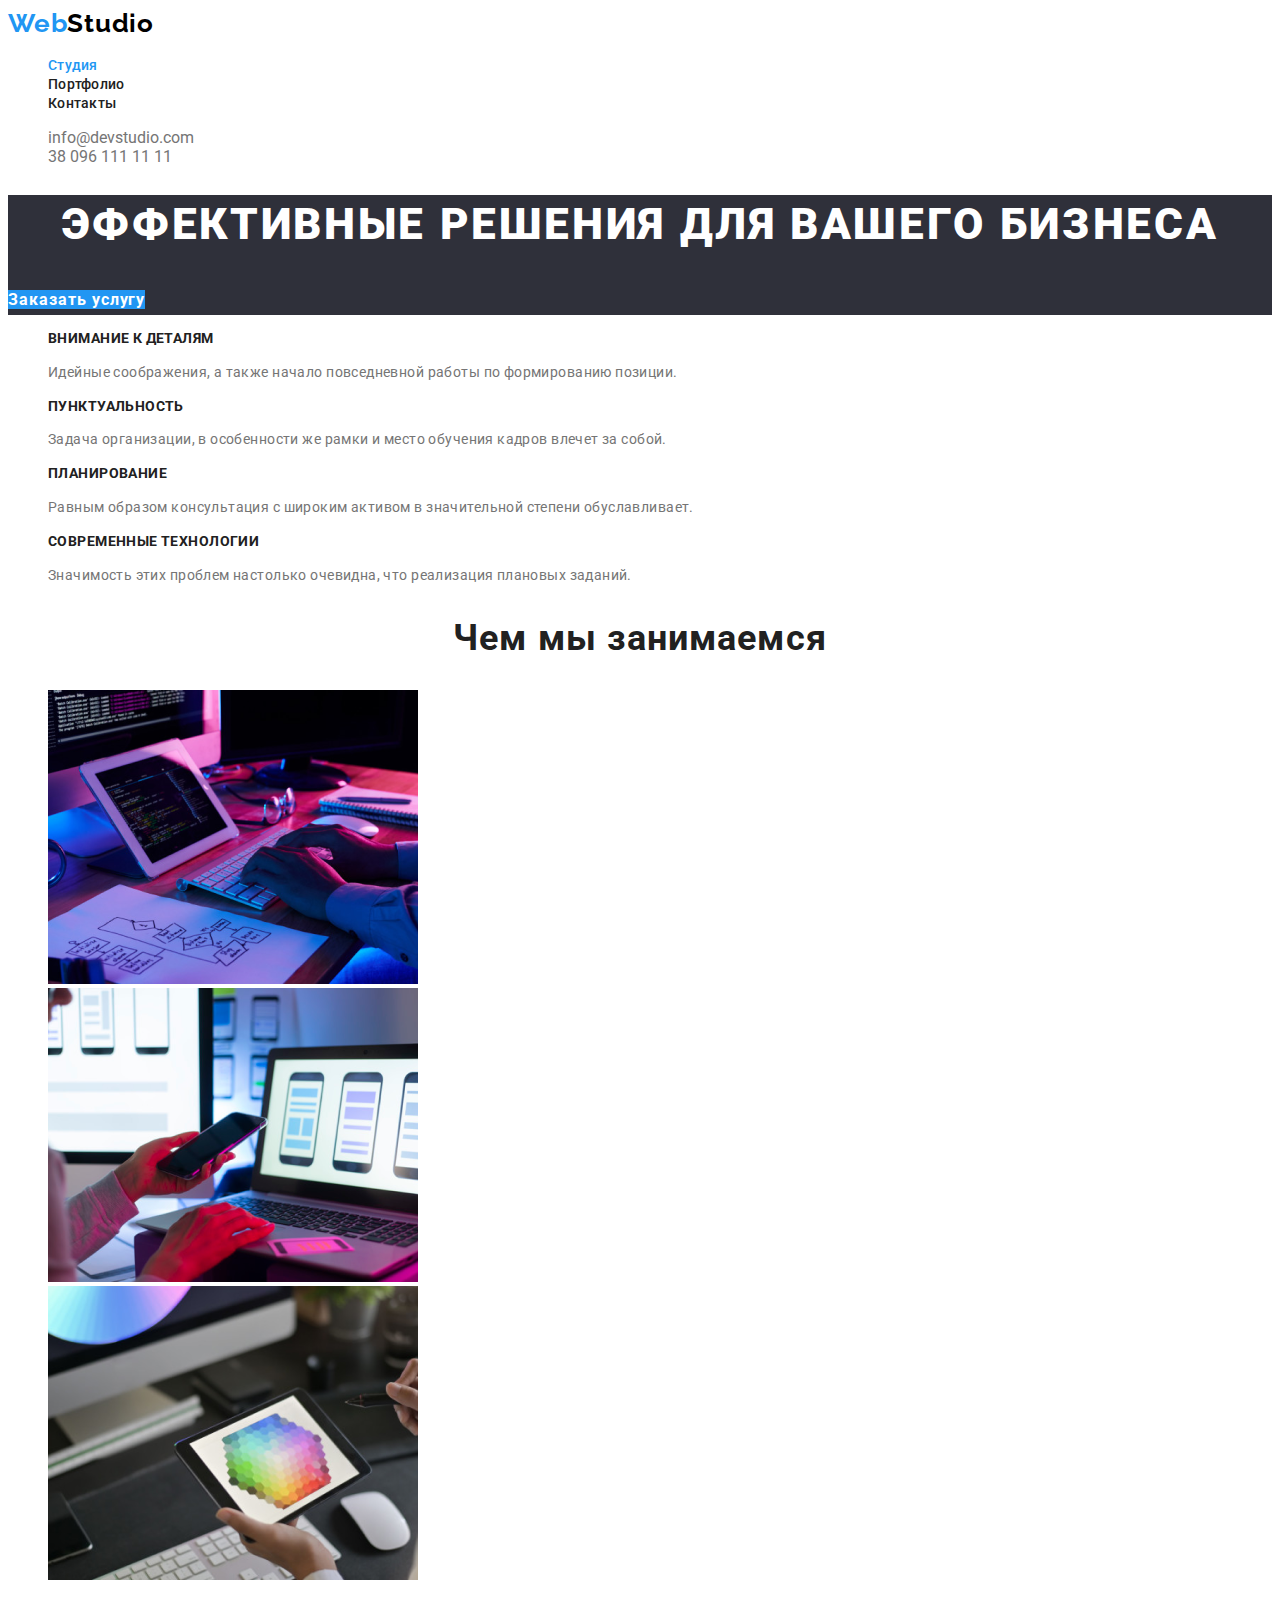
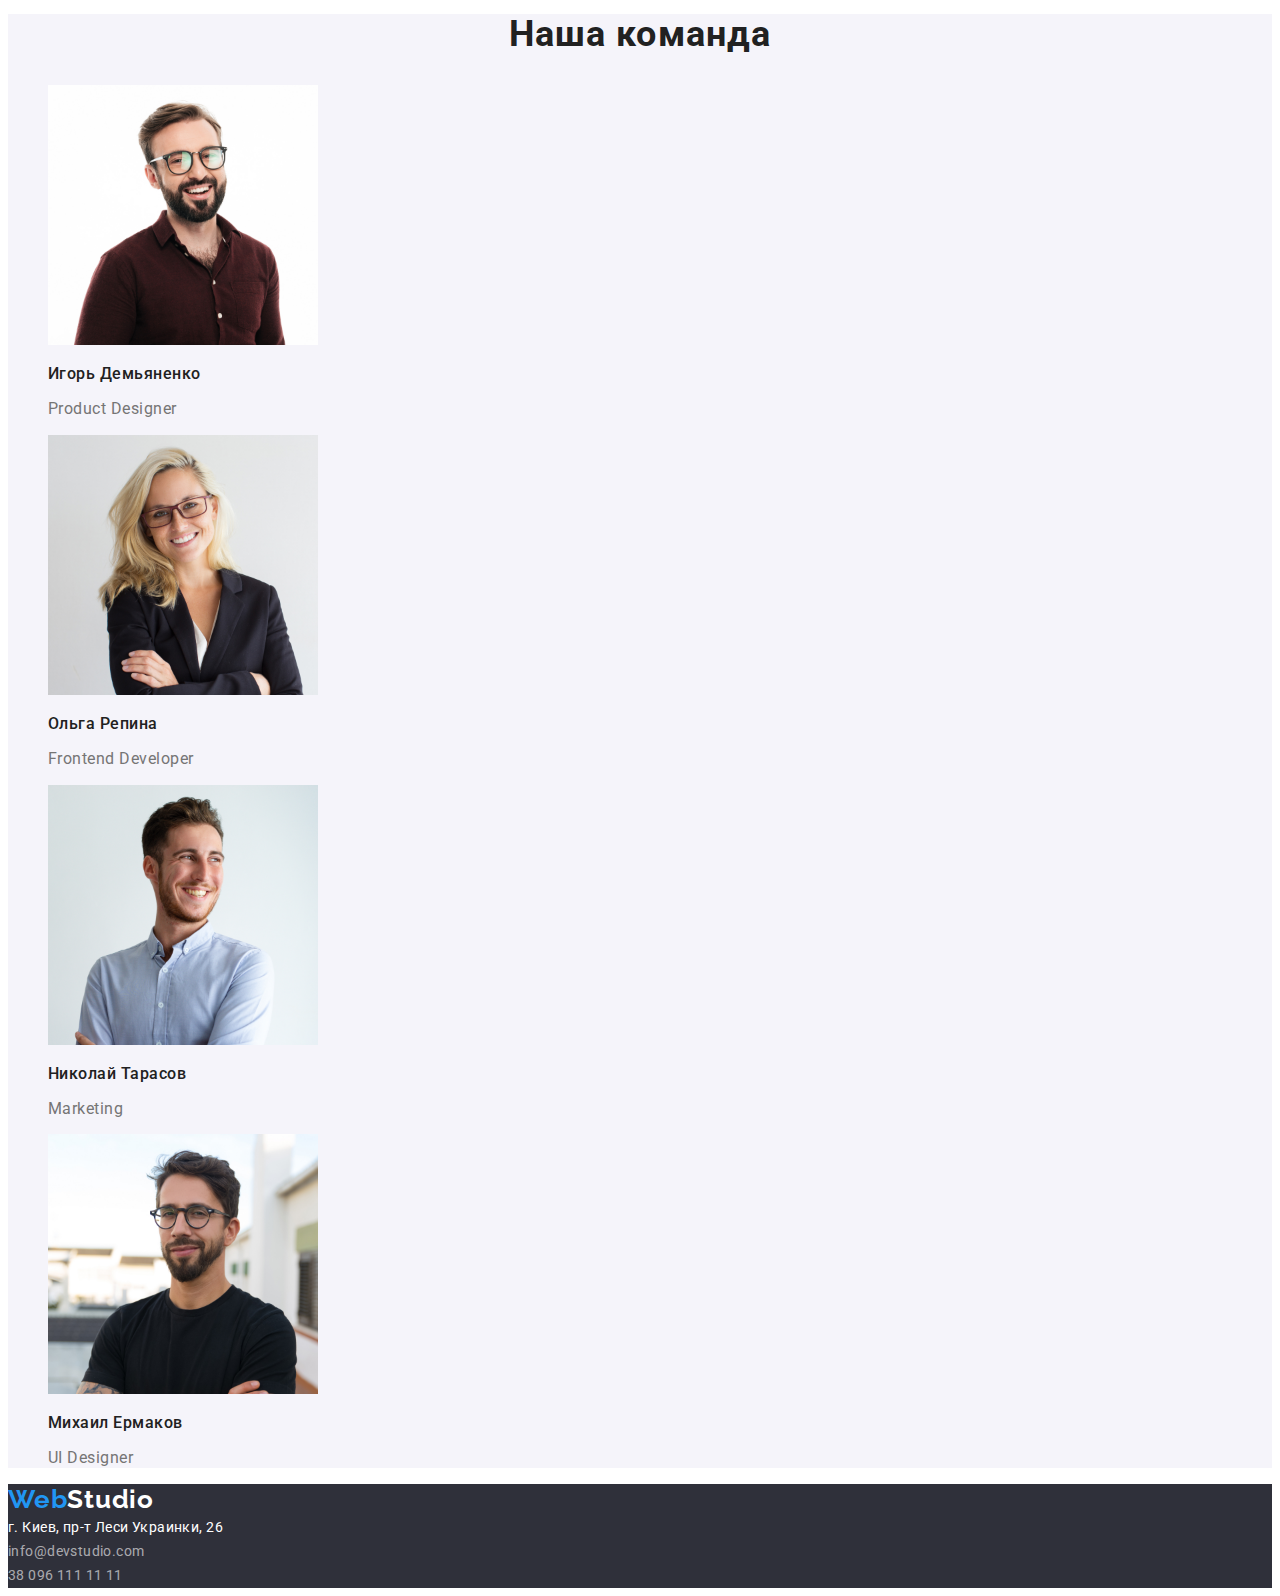
==== index.html @ 9d1b3db4 "клонировала репозиторий" ====
<!DOCTYPE html>
<html lang="ru">
<head>
    <meta charset="UTF-8">
    <meta name="viewport" content="width=device-width, initial-scale=1.0">
    <title>Студия</title>
    <link href="https://fonts.googleapis.com/css2?family=Raleway:wght@700&family=Roboto:wght@400;500;700;900&display=swap" rel="stylesheet">
    <link rel="stylesheet" href="./css/common.css">
    <link rel="stylesheet" href="./css/main.css">
</head>
<body class="body">

    <!-- Шапка -->
    <header class="header">
        <nav>
            <a href="./index.html" class="logo"><span class="logo-web">Web</span>Studio</a>

        <ul class="site-nav list">
            <li><a href="" class="link current">Студия</a></li>
            <li><a href="./portfolio.html" class="link">Портфолио</a></li>
            <li><a href="#address" class="link">Контакты</a></li>
        </ul>
        </nav>
        <ul class="link-nav list">
            <li><a href="mailto:info@devstudio.com" class="link">info@devstudio.com</a></li>
            <li><a href="tel:+380961111111" class="link">38 096 111 11 11</a></li>
        </ul>
    </header>

    <main>
    <!-- Герой -->
    <section class="hero">
        <h1 class="title">Эффективные решения для вашего бизнеса</h1>
        <a href="" class="button primary">Заказать услугу</a>
    </section>

    <!-- Описание преимуществ -->
    <section class="feature">
        <ul class="list">
            <li>
                <h2 class="title ">Внимание к деталям</h2>
                <p class="text ">Идейные соображения, а также начало повседневной работы по формированию позиции.</p>
            </li>
            <li>
                <h2 class="title">Пунктуальность</h2>
                <p class="text">Задача организации, в особенности же рамки и место обучения кадров влечет за собой.</p>
            </li>
            <li>
                <h2 class="title">Планирование</h2>
                <p class="text">Равным образом консультация с широким активом в значительной степени обуславливает.</p>
            </li>
            <li>
                <h2 class="title">Современные технологии</h2>
                <p class="text">Значимость этих проблем настолько очевидна, что реализация плановых заданий.</p>
            </li>
        </ul>
    </section>

    <!-- Чем мы занимаемся -->
    <section class="work">
        <h2 class="title">Чем мы занимаемся</h2>
        <ul class="list">
            <li><img src="./images/img(4).png" class="link" alt="человек печатает на клавиатуре" width="370" height="294"></li>
            <li><img src="./images/img(5).png" class="link" alt="человек держит телефон в руках и смотрит на монитор" width="370" height="294"></li>
            <li><img src="./images/img(6).png" class="link" alt="человек держит в руках планшет" width="370" height="294"></li>
        </ul>
    </section>

    <!-- Наша команда -->
    <section class="team">
        <h2 class="team-title">Наша команда</h2>
        <ul class="list">
            <li>
                <img src="./images/img.jpg" class="link" alt="мужчина в очках улыбается" width="270" height="260">
                <h3 class="title">Игорь Демьяненко</h3>
                <p class="text">Product Designer</p>
            </li>
            <li>
                <img src="./images/img(1).jpg" class="link" alt="женщина в очках улыбается" width="270" height="260">
                <h3 class="title">Ольга Репина</h3>
                <p class="text">Frontend Developer</p>
            </li>
            <li>
                <img src="./images/img(2).jpg" class="link" alt="мужчина смотрит в сторону" width="270" height="260">
                <h3 class="title">Николай Тарасов</h3>
                <p class="text">Marketing</p>
            </li>
            <li>
                <img src="./images/img(3).jpg" class="link" alt="мужчина в очках улыбается" width="270" height="260">
                <h3 class="title">Михаил Ермаков</h3>
                <p class="text">UI Designer</p>
            </li>
        </ul>
     </section>
    </main>
    <!-- Подвал -->
    <footer class="footer">
        <a href="./index.html" class="logo-footer"><span class="logo-web">Web</span>Studio</a>
        <address class="address" id="address">
            г. Киев, пр-т Леси Украинки, 26 <br>
            <a href="mailto:info@devstudio.com" class="link">info@devstudio.com</a> <br>
            <a href="tel:+380961111111" class="link">38 096 111 11 11</a>
        </address>
    </footer>

</body>
</html>
---- css/common.css ----
:root {
    --primary-text-color: #757575;
    --title-text-color: #212121;
    --accent-color: #2196F3;
    --button-color: #FFFFFF;
    --primary-br-color:#FFFFFF;
    --secondary-br-color:#F5F4FA;
    --footer-br-color: #2F303A;
}




/* основной цвет текста #757575 */
/* вторичный цвет текста #212121 */
/* акцент #2196F3 */
/* кнопка #FFFFFF */
/* первичный цвет заливки #FFFFFF */
/* вторичный цвет заливки  #F5F4FA */
/* цвет заливки подвала #2F303A */






/* portfolio.css */


/* body */

.body {
    background-color: #ffffff;
    color: var(--primary-text-color);
    font-family: Roboto, sans-serif;
}

/* header */

.header {
    background-color: #ffffff;
    color: var(--title-text-color);
}

/* logo */

.logo{
    color: #000000 ;
    font-family: Raleway, sans-serif;

    font-weight: 700;
    font-size: 26px;
    line-height: 1.19;
    letter-spacing: 0.03em;
    text-decoration: none;
}

.logo-footer {
    color: #FFFFFF;
}

.logo-web {
   color:var(--accent-color);
}

.list {
    list-style: none;
}

/* site-nav */

.site-nav .link {
    color: var(--title-text-color);
}

.site-nav .link:hover,
.site-nav .link:focus {
    color: var(--accent-color);
}

.site-nav .link.current {
    color: var(--accent-color);
}

/* link-nav */

.link-nav .link {
    color: var(--primary-text-color);
}

.link-nav .link:hover,
.link-nav .link:focus {
    color:  var(--accent-color);
}

.button {
    color: var(--title-text-color);
    background-color: var(--accent-color);
}

/* footer */

.footer {
    background-color: var(--footer-br-color);
}

.address {
    color: #FFFFFF;
}

.footer .link {
    color: rgba(255, 255, 255, 0.6)
}
---- css/main.css ----
:root {
    --primary-text-color: #757575;
    --title-text-color: #212121;
    --accent-color: #2196F3;
     --button-color: #FFFFFF;
    --primary-br-color:#FFFFFF;
    --secondary-br-color:#F5F4FA;
    --footer-br-color:#2F303A;
}


/* основной цвет текста #757575 */
/* вторичный цвет текста #212121 */
/* акцент #2196F3 */
/* кнопка #FFFFFF */
/* первичный цвет заливки #FFFFFF */
/* вторичный цвет заливки  #F5F4FA */
/* цвет заливки подвала #2F303A */


/* body */

.body {
    background-color: #ffffff;
    color: var(--primary-text-color);

    font-family: Roboto, sans-serif;
}


/* header */

.header {
    background-color: #ffffff;
    color: var(--title-text-color);
}

/* logo */

.logo{
    color: #000000 ;
    font-family: Raleway, sans-serif;

    font-weight: 700;
    font-size: 26px;
    line-height: 1.19;
    letter-spacing: 0.03em;
    text-decoration: none;
}

.logo-footer {
    color: #FFFFFF;
    font-family: Raleway, sans-serif;

    font-weight: 700;
    font-size: 26px;
    line-height: 1.19;
    letter-spacing: 0.03em;
    text-decoration: none;
}

.logo-web {
   color:var(--accent-color);
}

.list {
    list-style: none;
}

/* site-nav */

.site-nav .link {
    color: var(--title-text-color);
    font-family: Roboto;

    font-weight: 500;
    font-size: 14px;
    line-height: 1.14;
    letter-spacing: 0.02em;
    text-decoration: none;
}

.site-nav .link:hover,
.site-nav .link:focus {
    color: var(--accent-color);
}

.site-nav .link.current {
    color: var(--accent-color);
}

/* link-nav */

.link-nav .link {
    color: var(--primary-text-color);
    text-decoration: none;
}

.link-nav .link:hover,
.link-nav .link:focus {
    color:  var(--accent-color);
}

/* hero */

.hero {
    background-color: #2F303A ;
}

.hero .title {
    color: #ffffff;
    font-weight: 900;
    font-size: 44px;
    line-height: 1.36;
    text-align: center;
    letter-spacing: 0.06em;
    text-transform: uppercase;
}

/* feature */

.feature .title {
    color: var(--title-text-color);
    font-weight: 700;
    font-size: 14px;
    line-height: 1.14;
    letter-spacing: 0.03em;
    text-transform: uppercase;
}

.feature .text {
    color: var(--primary-text-color);
    font-weight: 400;
    font-size: 14px;
    line-height: 1.71;
    letter-spacing: 0.03em;
}

/* work и team title */

.work .title,
.team .team-title {
    color: var(--title-text-color);
    font-weight: 700;
    font-size: 36px;
    line-height: 1.16;
    text-align: center;
    letter-spacing: 0.03em;
}

/* team */

.team {
    background-color: var(--secondary-br-color);
}


.team .title {
    color: var(--title-text-color);
    font-weight: 500;
    font-size: 16px;
    line-height: 1.18;
    letter-spacing: 0.03em;
}

.team .text {
    color: var(--primary-text-color);
    font-weight: 400;
    font-size: 16px;
    line-height: 1.18;
    letter-spacing: 0.03em;
}

/* button */

.button {
    color: var(--title-text-color);
    background-color: var(--accent-color);

    font-weight: bold;
    font-size: 16px;
    line-height: 1.87;
    letter-spacing: 0.06em;
    text-decoration: none;
}

.button.primary {
    color: var(--button-color);
    background-color: var(--accent-color);
}


/* footer */

.footer {
    background-color: var(--footer-br-color);
    font-style: normal;
    font-weight: 400;
    font-size: 14px;
    line-height: 1.71;
    letter-spacing: 0.03em;
}

.address {
    color: #ffffff;
    font-style: normal;
}

.footer .link {
    color: rgba(255, 255, 255, 0.6);
    text-decoration: none;
}
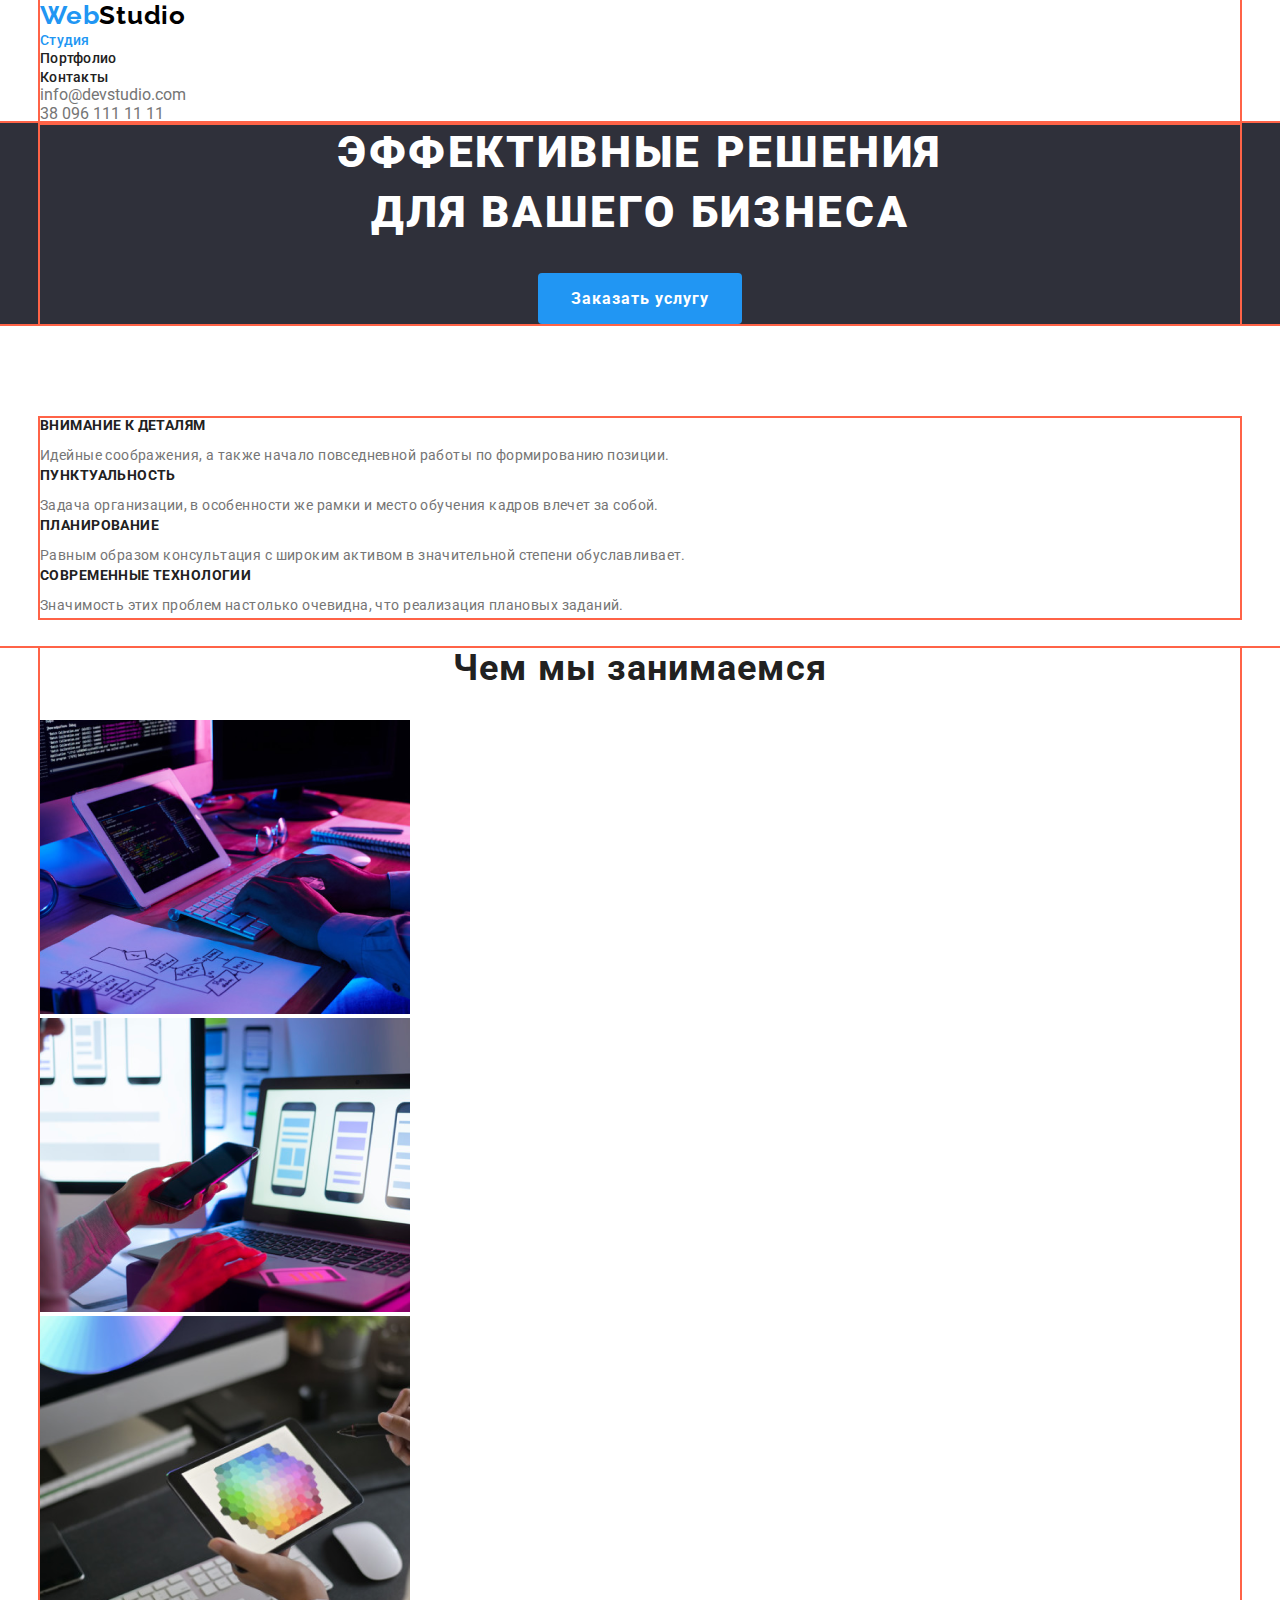
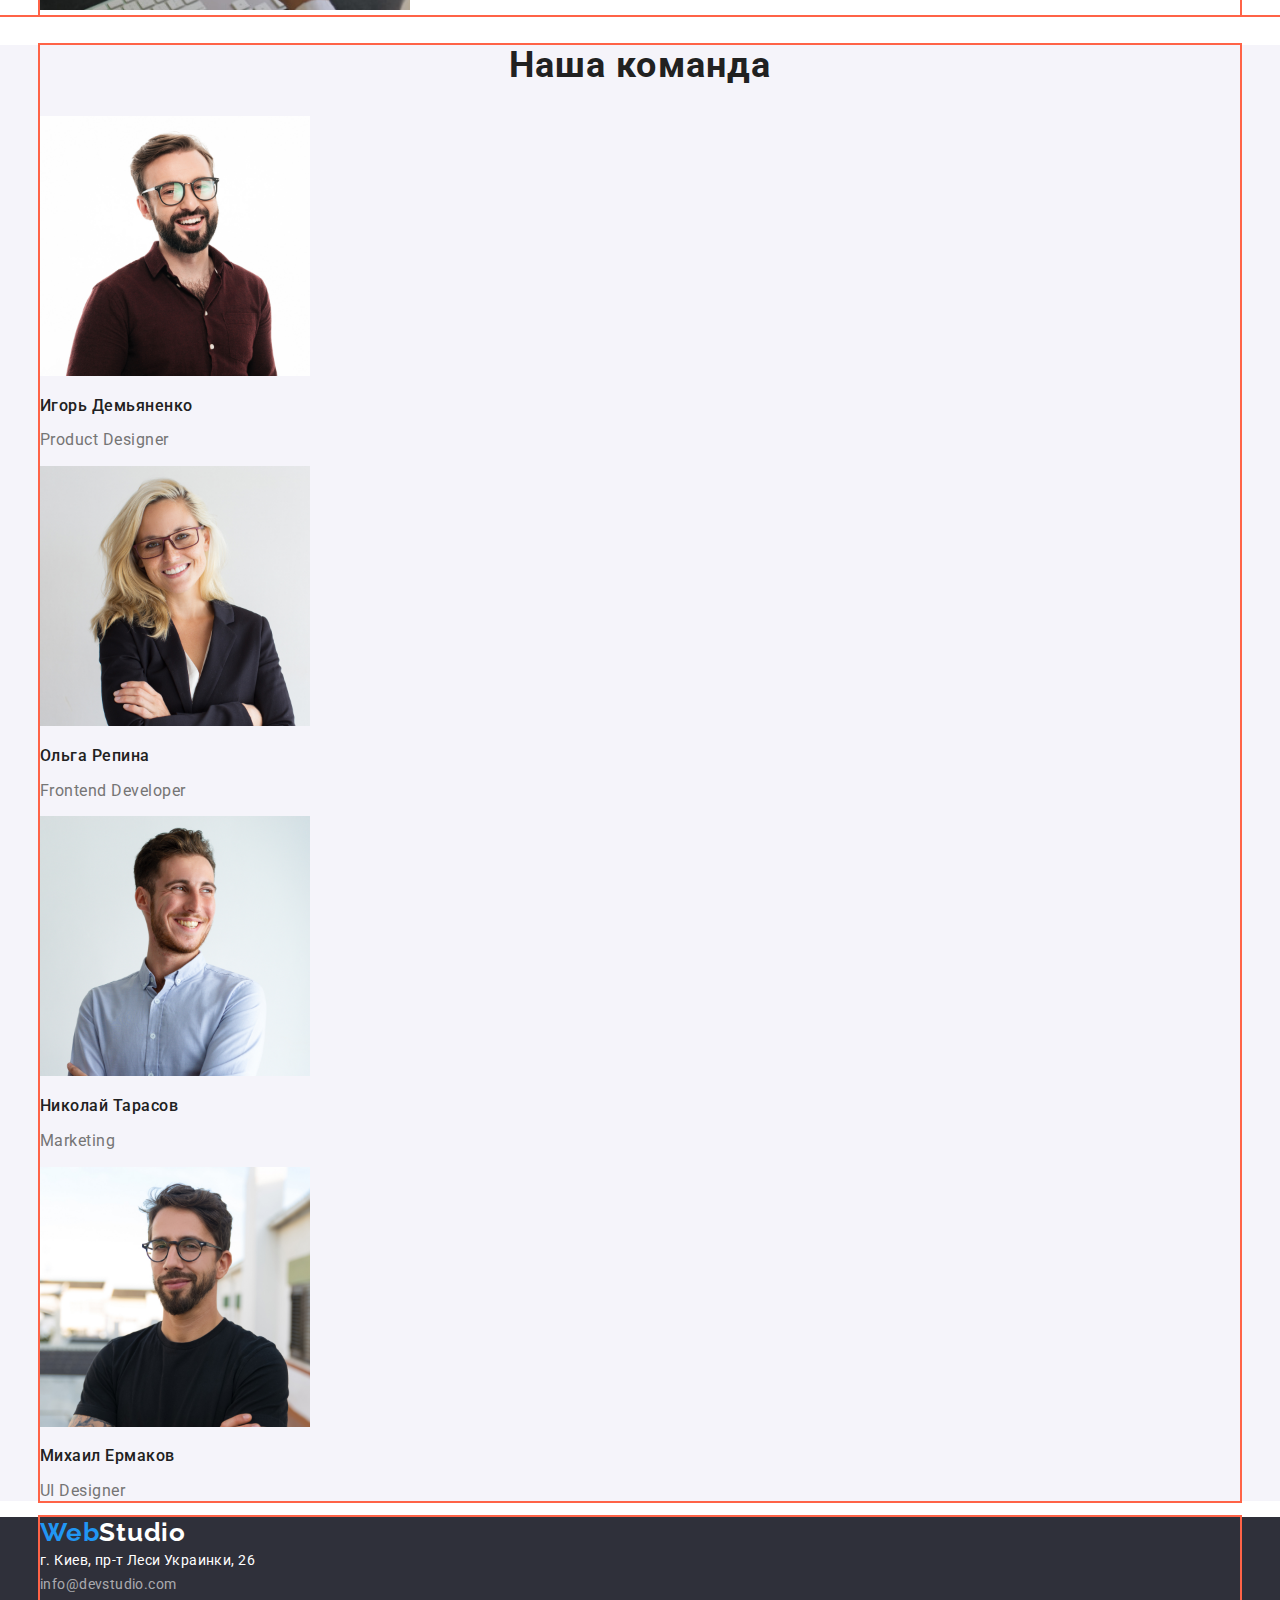
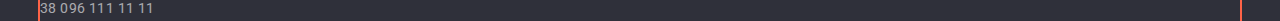
==== commit ddc41087: "перенесла данные со второго д.з в третье" ====
--- a/index.html
+++ b/index.html
@@ -5,6 +5,7 @@
     <meta name="viewport" content="width=device-width, initial-scale=1.0">
     <title>Студия</title>
     <link href="https://fonts.googleapis.com/css2?family=Raleway:wght@700&family=Roboto:wght@400;500;700;900&display=swap" rel="stylesheet">
+    <link rel="stylesheet" href="https://cdnjs.cloudflare.com/ajax/libs/modern-normalize/1.0.0/modern-normalize.min.css"/>
     <link rel="stylesheet" href="./css/common.css">
     <link rel="stylesheet" href="./css/main.css">
 </head>
@@ -12,62 +13,76 @@
 
     <!-- Шапка -->
     <header class="header">
-        <nav>
-            <a href="./index.html" class="logo"><span class="logo-web">Web</span>Studio</a>
+        <div class="container">
+            <nav>
+                <a href="./index.html" class="logo"><span class="logo-web">Web</span>Studio</a>
 
-        <ul class="site-nav list">
-            <li><a href="" class="link current">Студия</a></li>
-            <li><a href="./portfolio.html" class="link">Портфолио</a></li>
-            <li><a href="#address" class="link">Контакты</a></li>
-        </ul>
-        </nav>
-        <ul class="link-nav list">
-            <li><a href="mailto:info@devstudio.com" class="link">info@devstudio.com</a></li>
-            <li><a href="tel:+380961111111" class="link">38 096 111 11 11</a></li>
-        </ul>
+            <ul class="site-nav list">
+                <li><a href="" class="link current">Студия</a></li>
+                <li><a href="./portfolio.html" class="link">Портфолио</a></li>
+                <li><a href="#address" class="link">Контакты</a></li>
+            </ul>
+            </nav>
+            <ul class="link-nav list">
+                <li><a href="mailto:info@devstudio.com" class="link">info@devstudio.com</a></li>
+                <li><a href="tel:+380961111111" class="link">38 096 111 11 11</a></li>
+            </ul>
+        </div>
+
     </header>
+
 
     <main>
     <!-- Герой -->
-    <section class="hero">
-        <h1 class="title">Эффективные решения для вашего бизнеса</h1>
-        <a href="" class="button primary">Заказать услугу</a>
-    </section>
+        <section class="hero">
+            <div class="container">
+            <h1 class="title">Эффективные решения для вашего бизнеса</h1>
+            <a href="" class="button primary">Заказать услугу</a>
+        </div>
+        </section>
+
 
     <!-- Описание преимуществ -->
     <section class="feature">
-        <ul class="list">
-            <li>
-                <h2 class="title ">Внимание к деталям</h2>
-                <p class="text ">Идейные соображения, а также начало повседневной работы по формированию позиции.</p>
-            </li>
-            <li>
-                <h2 class="title">Пунктуальность</h2>
-                <p class="text">Задача организации, в особенности же рамки и место обучения кадров влечет за собой.</p>
-            </li>
-            <li>
-                <h2 class="title">Планирование</h2>
-                <p class="text">Равным образом консультация с широким активом в значительной степени обуславливает.</p>
-            </li>
-            <li>
-                <h2 class="title">Современные технологии</h2>
-                <p class="text">Значимость этих проблем настолько очевидна, что реализация плановых заданий.</p>
-            </li>
-        </ul>
+        <div class="container">
+            <ul class="list">
+                <li>
+                    <h2 class="title ">Внимание к деталям</h2>
+                    <p class="text ">Идейные соображения, а также начало повседневной работы по формированию позиции.</p>
+                </li>
+                <li>
+                    <h2 class="title">Пунктуальность</h2>
+                    <p class="text">Задача организации, в особенности же рамки и место обучения кадров влечет за собой.</p>
+                </li>
+                <li>
+                    <h2 class="title">Планирование</h2>
+                    <p class="text">Равным образом консультация с широким активом в значительной степени обуславливает.</p>
+                </li>
+                <li>
+                    <h2 class="title">Современные технологии</h2>
+                    <p class="text">Значимость этих проблем настолько очевидна, что реализация плановых заданий.</p>
+                </li>
+            </ul>
+        </div>
     </section>
 
     <!-- Чем мы занимаемся -->
     <section class="work">
+        <div class="container">
         <h2 class="title">Чем мы занимаемся</h2>
         <ul class="list">
-            <li><img src="./images/img(4).png" class="link" alt="человек печатает на клавиатуре" width="370" height="294"></li>
-            <li><img src="./images/img(5).png" class="link" alt="человек держит телефон в руках и смотрит на монитор" width="370" height="294"></li>
-            <li><img src="./images/img(6).png" class="link" alt="человек держит в руках планшет" width="370" height="294"></li>
+
+                <li><img src="./images/img(4).png" class="link" alt="человек печатает на клавиатуре" width="370" height="294"></li>
+                <li><img src="./images/img(5).png" class="link" alt="человек держит телефон в руках и смотрит на монитор" width="370" height="294"></li>
+                <li><img src="./images/img(6).png" class="link" alt="человек держит в руках планшет" width="370" height="294"></li>
+
         </ul>
+    </div>
     </section>
 
     <!-- Наша команда -->
     <section class="team">
+        <div class="container">
         <h2 class="team-title">Наша команда</h2>
         <ul class="list">
             <li>
@@ -91,16 +106,19 @@
                 <p class="text">UI Designer</p>
             </li>
         </ul>
+    </div>
      </section>
     </main>
     <!-- Подвал -->
     <footer class="footer">
+        <div class="container">
         <a href="./index.html" class="logo-footer"><span class="logo-web">Web</span>Studio</a>
         <address class="address" id="address">
             г. Киев, пр-т Леси Украинки, 26 <br>
             <a href="mailto:info@devstudio.com" class="link">info@devstudio.com</a> <br>
             <a href="tel:+380961111111" class="link">38 096 111 11 11</a>
         </address>
+    </div>
     </footer>
 
 </body>
--- a/css/main.css
+++ b/css/main.css
@@ -8,14 +8,14 @@
     --footer-br-color:#2F303A;
 }
 
-
-/* основной цвет текста #757575 */
-/* вторичный цвет текста #212121 */
-/* акцент #2196F3 */
-/* кнопка #FFFFFF */
-/* первичный цвет заливки #FFFFFF */
-/* вторичный цвет заливки  #F5F4FA */
-/* цвет заливки подвала #2F303A */
+html {
+    box-sizing: border-box;
+  }
+  *,
+  *::before,
+  *::after {
+    box-sizing: inherit;
+  }
 
 
 /* body */
@@ -28,11 +28,19 @@
 }
 
 
+
 /* header */
 
 .header {
     background-color: #ffffff;
     color: var(--title-text-color);
+}
+
+.container {
+    margin-left: auto;
+    margin-right: auto;
+    width: 1200px;
+    outline: 2px solid tomato;
 }
 
 /* logo */
@@ -65,6 +73,8 @@
 
 .list {
     list-style: none;
+    padding: 0;
+    margin: 0;
 }
 
 /* site-nav */
@@ -104,22 +114,35 @@
 /* hero */
 
 .hero {
-    background-color: #2F303A ;
+    background-color: #2F303A;
+    outline: 2px solid tomato;
+    text-align: center;
+
 }
 
 .hero .title {
+    margin-top: 0;
+    margin-bottom: 30px;
+    margin-right: auto;
+    margin-left: auto;
     color: #ffffff;
+    width: 696px;
     font-weight: 900;
     font-size: 44px;
     line-height: 1.36;
-    text-align: center;
     letter-spacing: 0.06em;
     text-transform: uppercase;
 }
 
 /* feature */
 
+.feature {
+    margin-top: 94px;
+}
+
 .feature .title {
+    margin-top: 0;
+    margin-bottom: 10px;
     color: var(--title-text-color);
     font-weight: 700;
     font-size: 14px;
@@ -129,6 +152,8 @@
 }
 
 .feature .text {
+    margin-top: 0;
+    margin-bottom: 0;
     color: var(--primary-text-color);
     font-weight: 400;
     font-size: 14px;
@@ -136,7 +161,13 @@
     letter-spacing: 0.03em;
 }
 
+
 /* work и team title */
+
+.work {
+    outline: 2px solid tomato;
+}
+
 
 .work .title,
 .team .team-title {
@@ -156,7 +187,7 @@
 
 
 .team .title {
-    color: var(--title-text-color);
+     color: var(--title-text-color);
     font-weight: 500;
     font-size: 16px;
     line-height: 1.18;
@@ -174,6 +205,12 @@
 /* button */
 
 .button {
+    border-radius: 4px;
+    padding: 10px 32px;
+    border: 1px solid transparent;
+    display: inline-block;
+    min-width: 200px;
+
     color: var(--title-text-color);
     background-color: var(--accent-color);
 
@@ -182,6 +219,9 @@
     line-height: 1.87;
     letter-spacing: 0.06em;
     text-decoration: none;
+    text-align: center;
+
+
 }
 
 .button.primary {
@@ -212,3 +252,6 @@
 }
 
 
+
+
+
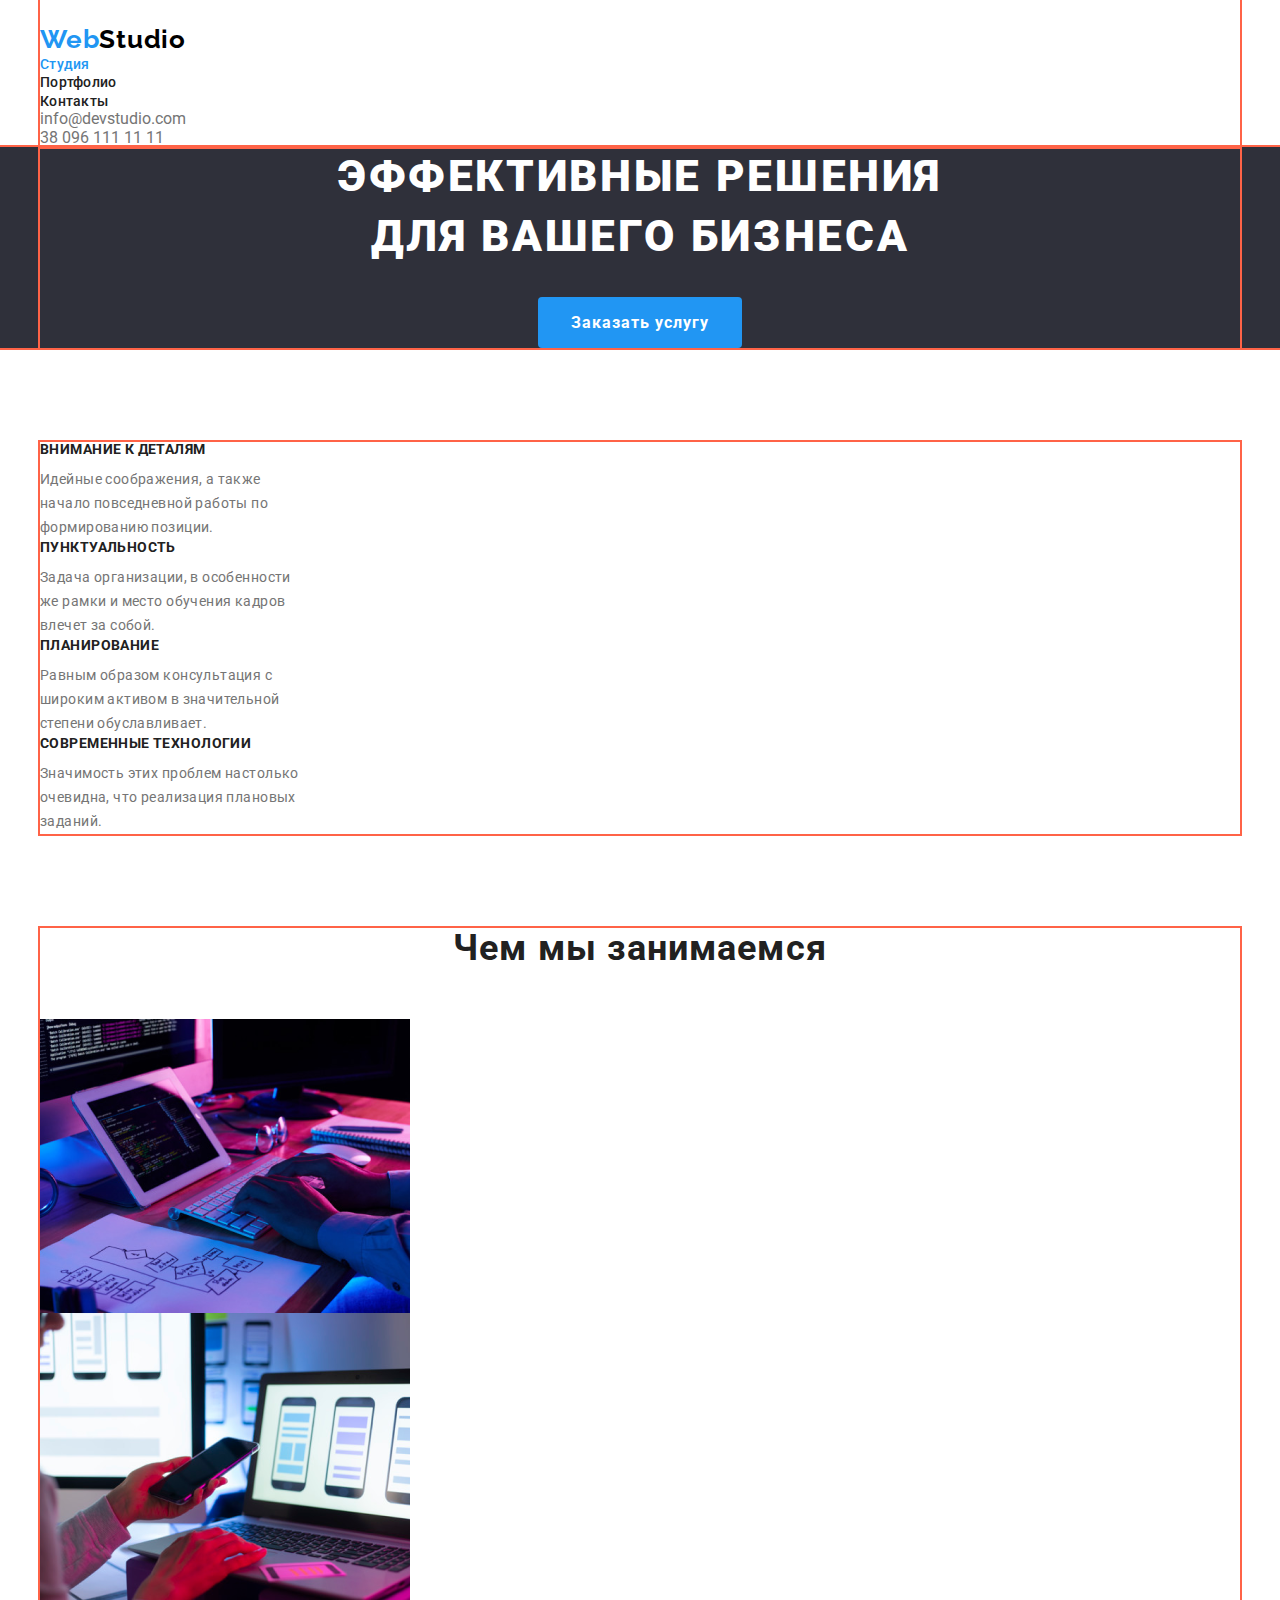
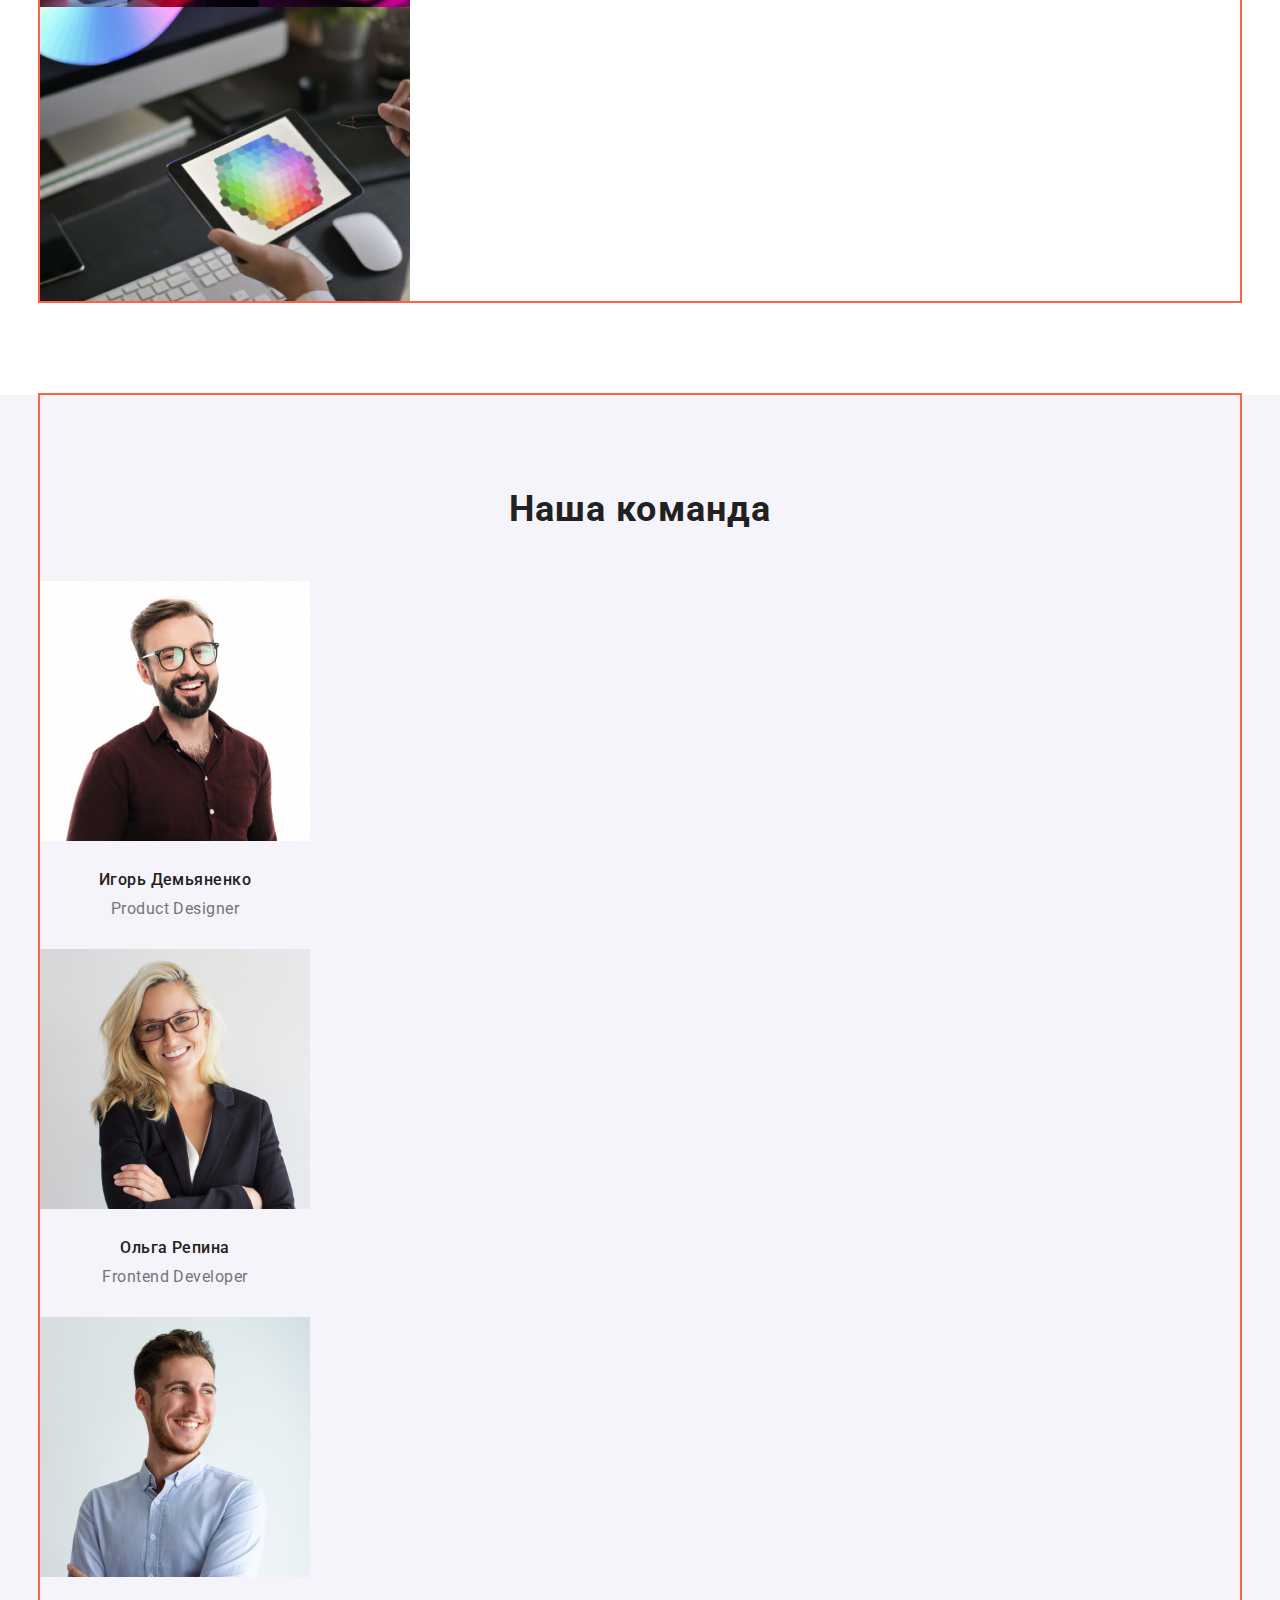
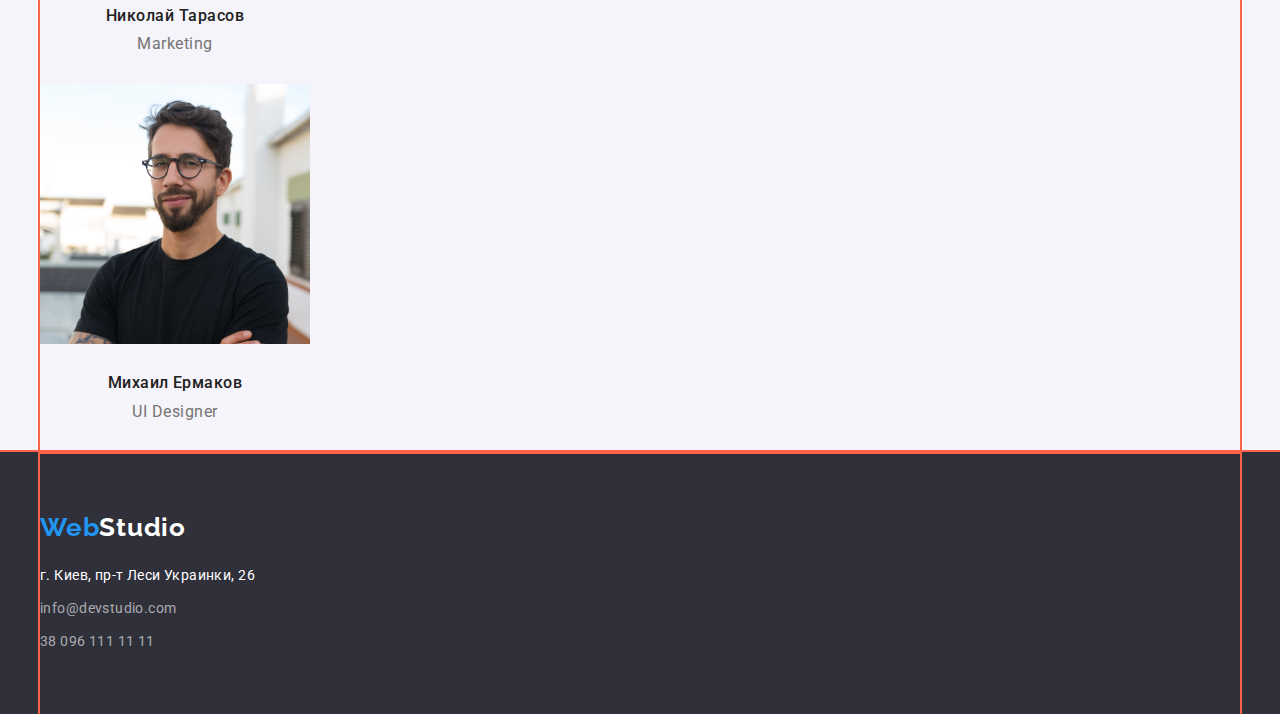
==== commit 6a28a889: "добавила стили геометрии для студии" ====
--- a/index.html
+++ b/index.html
@@ -15,8 +15,9 @@
     <header class="header">
         <div class="container">
             <nav>
+            <div class="logo-header">
                 <a href="./index.html" class="logo"><span class="logo-web">Web</span>Studio</a>
-
+            </div>
             <ul class="site-nav list">
                 <li><a href="" class="link current">Студия</a></li>
                 <li><a href="./portfolio.html" class="link">Портфолио</a></li>
@@ -47,20 +48,28 @@
         <div class="container">
             <ul class="list">
                 <li>
+                    <div class="feature-item">
                     <h2 class="title ">Внимание к деталям</h2>
                     <p class="text ">Идейные соображения, а также начало повседневной работы по формированию позиции.</p>
+                </div>
                 </li>
                 <li>
+                    <div class="feature-item">
                     <h2 class="title">Пунктуальность</h2>
                     <p class="text">Задача организации, в особенности же рамки и место обучения кадров влечет за собой.</p>
+                </div>
                 </li>
                 <li>
+                    <div class="feature-item">
                     <h2 class="title">Планирование</h2>
                     <p class="text">Равным образом консультация с широким активом в значительной степени обуславливает.</p>
+                </div>
                 </li>
                 <li>
+                    <div class="feature-item">
                     <h2 class="title">Современные технологии</h2>
                     <p class="text">Значимость этих проблем настолько очевидна, что реализация плановых заданий.</p>
+                </div>
                 </li>
             </ul>
         </div>
@@ -70,7 +79,7 @@
     <section class="work">
         <div class="container">
         <h2 class="title">Чем мы занимаемся</h2>
-        <ul class="list">
+        <ul class="work-item list">
 
                 <li><img src="./images/img(4).png" class="link" alt="человек печатает на клавиатуре" width="370" height="294"></li>
                 <li><img src="./images/img(5).png" class="link" alt="человек держит телефон в руках и смотрит на монитор" width="370" height="294"></li>
@@ -86,24 +95,40 @@
         <h2 class="team-title">Наша команда</h2>
         <ul class="list">
             <li>
-                <img src="./images/img.jpg" class="link" alt="мужчина в очках улыбается" width="270" height="260">
-                <h3 class="title">Игорь Демьяненко</h3>
-                <p class="text">Product Designer</p>
+                <div class="team-item">
+                    <img src="./images/img.jpg" class="link" alt="мужчина в очках улыбается" width="270" height="260">
+                    <div class="content">
+                        <h3 class="title">Игорь Демьяненко</h3>
+                        <p class="text">Product Designer</p>
+                    </div>
+                </div>
             </li>
             <li>
-                <img src="./images/img(1).jpg" class="link" alt="женщина в очках улыбается" width="270" height="260">
-                <h3 class="title">Ольга Репина</h3>
-                <p class="text">Frontend Developer</p>
+                <div class="team-item">
+                    <img src="./images/img(1).jpg" class="link" alt="женщина в очках улыбается" width="270" height="260">
+                    <div class="content">
+                        <h3 class="title">Ольга Репина</h3>
+                        <p class="text">Frontend Developer</p>
+                    </div>
+                </div>
             </li>
             <li>
-                <img src="./images/img(2).jpg" class="link" alt="мужчина смотрит в сторону" width="270" height="260">
-                <h3 class="title">Николай Тарасов</h3>
-                <p class="text">Marketing</p>
+                <div class="team-item">
+                    <img src="./images/img(2).jpg" class="link" alt="мужчина смотрит в сторону" width="270" height="260">
+                    <div class="content">
+                        <h3 class="title">Николай Тарасов</h3>
+                        <p class="text">Marketing</p>
+                    </div>
+                </div>
             </li>
             <li>
-                <img src="./images/img(3).jpg" class="link" alt="мужчина в очках улыбается" width="270" height="260">
-                <h3 class="title">Михаил Ермаков</h3>
-                <p class="text">UI Designer</p>
+                <div class="team-item">
+                    <img src="./images/img(3).jpg" class="link" alt="мужчина в очках улыбается" width="270" height="260">
+                    <div class="content">
+                        <h3 class="title">Михаил Ермаков</h3>
+                        <p class="text">UI Designer</p>
+                    </div>
+                </div>
             </li>
         </ul>
     </div>
@@ -112,11 +137,17 @@
     <!-- Подвал -->
     <footer class="footer">
         <div class="container">
-        <a href="./index.html" class="logo-footer"><span class="logo-web">Web</span>Studio</a>
+            <div class="footer-logo">
+                <a href="./index.html" class="logo-footer"><span class="logo-web">Web</span>Studio</a>
+            </div>
         <address class="address" id="address">
             г. Киев, пр-т Леси Украинки, 26 <br>
-            <a href="mailto:info@devstudio.com" class="link">info@devstudio.com</a> <br>
-            <a href="tel:+380961111111" class="link">38 096 111 11 11</a>
+            <div class="mail">
+                <a href="mailto:info@devstudio.com" class="link">info@devstudio.com</a> <br>
+            </div>
+            <div class="tel">
+                <a href="tel:+380961111111" class="link">38 096 111 11 11</a>
+            </div>
         </address>
     </div>
     </footer>
--- a/css/main.css
+++ b/css/main.css
@@ -8,16 +8,6 @@
     --footer-br-color:#2F303A;
 }
 
-html {
-    box-sizing: border-box;
-  }
-  *,
-  *::before,
-  *::after {
-    box-sizing: inherit;
-  }
-
-
 /* body */
 
 .body {
@@ -27,7 +17,11 @@
     font-family: Roboto, sans-serif;
 }
 
-
+img {
+    display: block;
+    max-width: 100%;
+    height: auto;
+}
 
 /* header */
 
@@ -54,6 +48,11 @@
     line-height: 1.19;
     letter-spacing: 0.03em;
     text-decoration: none;
+}
+
+.logo-header {
+    padding-top: 24px;
+    padding-bottom: 0;
 }
 
 .logo-footer {
@@ -140,6 +139,10 @@
     margin-top: 94px;
 }
 
+.feature-item {
+    width: 270px;
+}
+
 .feature .title {
     margin-top: 0;
     margin-bottom: 10px;
@@ -165,12 +168,20 @@
 /* work и team title */
 
 .work {
-    outline: 2px solid tomato;
-}
-
+    margin-top: 94px;
+    /* margin-bottom: 94px; */
+
+}
+/*
+.work .link {
+    margin-top: 50px;
+} */
 
 .work .title,
 .team .team-title {
+    margin-top: 0;
+    margin-bottom: 0;
+    padding-bottom: 50px;
     color: var(--title-text-color);
     font-weight: 700;
     font-size: 36px;
@@ -183,16 +194,46 @@
 
 .team {
     background-color: var(--secondary-br-color);
-}
-
+    margin-top: 94px;
+}
+
+.team .team-title {
+    padding-top: 94px;
+    padding-bottom: 50px;
+
+}
 
 .team .title {
-     color: var(--title-text-color);
+  color: var(--title-text-color);
     font-weight: 500;
     font-size: 16px;
     line-height: 1.18;
     letter-spacing: 0.03em;
 }
+
+.team-item {
+    width: 270px;
+}
+
+
+.content {
+    text-align: center;
+    width: 270px;
+}
+
+.content .title {
+    padding-top: 30px;
+    padding-bottom: 10px;
+    margin-top: 0;
+    margin-bottom: 0;
+}
+
+.content .text {
+    margin-top: 0;
+    margin-bottom: 0;
+    padding-bottom: 30px;
+}
+
 
 .team .text {
     color: var(--primary-text-color);
@@ -201,6 +242,8 @@
     line-height: 1.18;
     letter-spacing: 0.03em;
 }
+
+
 
 /* button */
 
@@ -220,8 +263,6 @@
     letter-spacing: 0.06em;
     text-decoration: none;
     text-align: center;
-
-
 }
 
 .button.primary {
@@ -233,6 +274,7 @@
 /* footer */
 
 .footer {
+    outline: 2px solid tomato;
     background-color: var(--footer-br-color);
     font-style: normal;
     font-weight: 400;
@@ -241,6 +283,20 @@
     letter-spacing: 0.03em;
 }
 
+.footer-logo {
+    padding-top: 60px;
+    padding-bottom: 20px;
+}
+
+.mail {
+    padding-top: 9px;
+    padding-bottom: 9px;
+}
+
+.tel {
+    padding-bottom: 60px;
+}
+
 .address {
     color: #ffffff;
     font-style: normal;
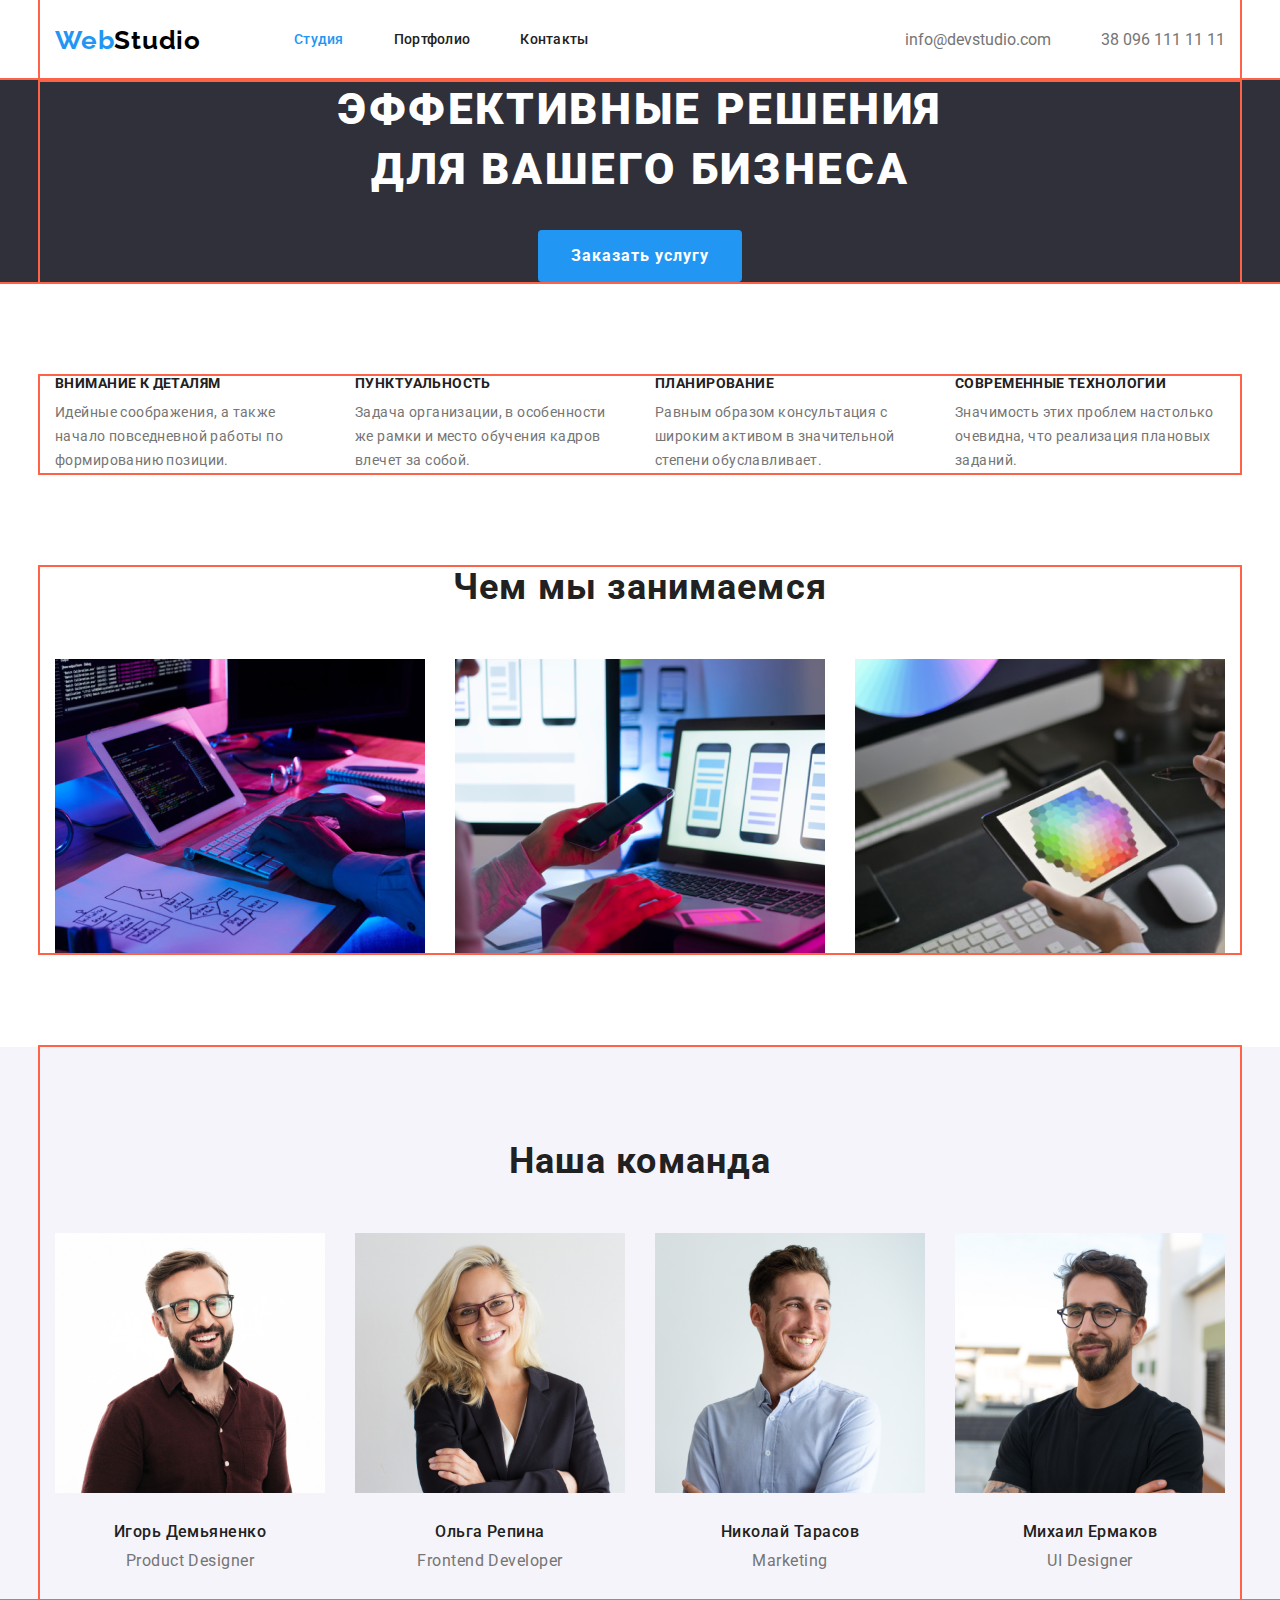
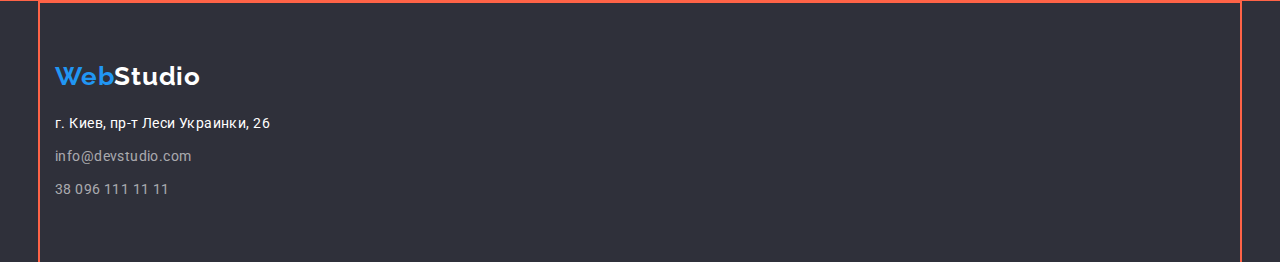
==== commit 526f090c: "добавила стили позиционирования в студии с flexbox" ====
--- a/index.html
+++ b/index.html
@@ -9,25 +9,24 @@
     <link rel="stylesheet" href="./css/common.css">
     <link rel="stylesheet" href="./css/main.css">
 </head>
+
 <body class="body">
-
     <!-- Шапка -->
     <header class="header">
         <div class="container">
-            <nav>
-            <div class="logo-header">
+            <nav class="main-nav">
                 <a href="./index.html" class="logo"><span class="logo-web">Web</span>Studio</a>
-            </div>
             <ul class="site-nav list">
-                <li><a href="" class="link current">Студия</a></li>
-                <li><a href="./portfolio.html" class="link">Портфолио</a></li>
-                <li><a href="#address" class="link">Контакты</a></li>
+                <li class="item"><a href="" class="link current">Студия</a></li>
+                <li class="item"><a href="./portfolio.html" class="link">Портфолио</a></li>
+                <li class="item"><a href="#address" class="link">Контакты</a></li>
             </ul>
-            </nav>
-            <ul class="link-nav list">
-                <li><a href="mailto:info@devstudio.com" class="link">info@devstudio.com</a></li>
-                <li><a href="tel:+380961111111" class="link">38 096 111 11 11</a></li>
+
+            <ul class="link-nav item list">
+                <li class="item"><a href="mailto:info@devstudio.com" class="link">info@devstudio.com</a></li>
+                <li class="item"><a href="tel:+380961111111" class="link">38 096 111 11 11</a></li>
             </ul>
+        </nav>
         </div>
 
     </header>
@@ -47,25 +46,25 @@
     <section class="feature">
         <div class="container">
             <ul class="list">
-                <li>
+                <li class="list-item">
                     <div class="feature-item">
                     <h2 class="title ">Внимание к деталям</h2>
                     <p class="text ">Идейные соображения, а также начало повседневной работы по формированию позиции.</p>
                 </div>
                 </li>
-                <li>
+                <li class="list-item">
                     <div class="feature-item">
                     <h2 class="title">Пунктуальность</h2>
                     <p class="text">Задача организации, в особенности же рамки и место обучения кадров влечет за собой.</p>
                 </div>
                 </li>
-                <li>
+                <li class="list-item">
                     <div class="feature-item">
                     <h2 class="title">Планирование</h2>
                     <p class="text">Равным образом консультация с широким активом в значительной степени обуславливает.</p>
                 </div>
                 </li>
-                <li>
+                <li class="list-item">
                     <div class="feature-item">
                     <h2 class="title">Современные технологии</h2>
                     <p class="text">Значимость этих проблем настолько очевидна, что реализация плановых заданий.</p>
@@ -78,15 +77,13 @@
     <!-- Чем мы занимаемся -->
     <section class="work">
         <div class="container">
-        <h2 class="title">Чем мы занимаемся</h2>
-        <ul class="work-item list">
-
-                <li><img src="./images/img(4).png" class="link" alt="человек печатает на клавиатуре" width="370" height="294"></li>
-                <li><img src="./images/img(5).png" class="link" alt="человек держит телефон в руках и смотрит на монитор" width="370" height="294"></li>
-                <li><img src="./images/img(6).png" class="link" alt="человек держит в руках планшет" width="370" height="294"></li>
-
-        </ul>
-    </div>
+            <h2 class="title">Чем мы занимаемся</h2>
+                <ul class="work-item list">
+                    <li class="work-list"><img src="./images/img(4).png" class="link" alt="человек печатает на клавиатуре" width="370" height="294"></li>
+                    <li class="work-list"><img src="./images/img(5).png" class="link" alt="человек держит телефон в руках и смотрит на монитор" width="370" height="294"></li>
+                    <li class="work-list"><img src="./images/img(6).png" class="link" alt="человек держит в руках планшет" width="370" height="294"></li>
+                </ul>
+        </div>
     </section>
 
     <!-- Наша команда -->
@@ -94,7 +91,7 @@
         <div class="container">
         <h2 class="team-title">Наша команда</h2>
         <ul class="list">
-            <li>
+            <li class="team-list">
                 <div class="team-item">
                     <img src="./images/img.jpg" class="link" alt="мужчина в очках улыбается" width="270" height="260">
                     <div class="content">
@@ -103,7 +100,7 @@
                     </div>
                 </div>
             </li>
-            <li>
+            <li class="team-list">
                 <div class="team-item">
                     <img src="./images/img(1).jpg" class="link" alt="женщина в очках улыбается" width="270" height="260">
                     <div class="content">
@@ -112,7 +109,7 @@
                     </div>
                 </div>
             </li>
-            <li>
+            <li class="team-list">
                 <div class="team-item">
                     <img src="./images/img(2).jpg" class="link" alt="мужчина смотрит в сторону" width="270" height="260">
                     <div class="content">
@@ -121,7 +118,7 @@
                     </div>
                 </div>
             </li>
-            <li>
+            <li class="team-list">
                 <div class="team-item">
                     <img src="./images/img(3).jpg" class="link" alt="мужчина в очках улыбается" width="270" height="260">
                     <div class="content">
--- a/css/main.css
+++ b/css/main.css
@@ -23,6 +23,17 @@
     height: auto;
 }
 
+.list {
+    display: flex;
+    list-style: none;
+    padding: 0;
+    margin: 0;
+}
+
+.list .list-item + .list-item {
+    margin-left: 30px;
+}
+
 /* header */
 
 .header {
@@ -34,8 +45,19 @@
     margin-left: auto;
     margin-right: auto;
     width: 1200px;
+    padding-right: 15px;
+    padding-left: 15px;
     outline: 2px solid tomato;
 }
+
+
+/* main-nav */
+
+.main-nav {
+    align-items: center;
+    display: flex;
+}
+
 
 /* logo */
 
@@ -50,9 +72,15 @@
     text-decoration: none;
 }
 
-.logo-header {
+/* .logo-header {
     padding-top: 24px;
     padding-bottom: 0;
+} */
+
+.logo-header .logo {
+    display: block;
+    padding-top: 32px;
+    padding-bottom: 32px;
 }
 
 .logo-footer {
@@ -70,15 +98,23 @@
    color:var(--accent-color);
 }
 
-.list {
-    list-style: none;
-    padding: 0;
-    margin: 0;
-}
+
 
 /* site-nav */
 
+.site-nav {
+    margin-left: 93px;
+    display: flex;
+}
+
+.site-nav .item + .item {
+    margin-left: 50px;
+}
+
 .site-nav .link {
+    display: block;
+    padding-top: 32px;
+    padding-bottom: 32px;
     color: var(--title-text-color);
     font-family: Roboto;
 
@@ -98,7 +134,20 @@
     color: var(--accent-color);
 }
 
+
+
 /* link-nav */
+
+
+.link-nav .item + .item {
+    margin-left: 50px;
+}
+
+.link-nav {
+    display: flex;
+    margin-left: auto;
+}
+
 
 .link-nav .link {
     color: var(--primary-text-color);
@@ -143,6 +192,7 @@
     width: 270px;
 }
 
+
 .feature .title {
     margin-top: 0;
     margin-bottom: 10px;
@@ -169,13 +219,11 @@
 
 .work {
     margin-top: 94px;
-    /* margin-bottom: 94px; */
-
-}
-/*
-.work .link {
-    margin-top: 50px;
-} */
+}
+
+.work-item .work-list + .work-list {
+    margin-left: 30px;
+}
 
 .work .title,
 .team .team-title {
@@ -201,6 +249,10 @@
     padding-top: 94px;
     padding-bottom: 50px;
 
+}
+
+.list .team-list + .team-list {
+    margin-left: 30px;
 }
 
 .team .title {
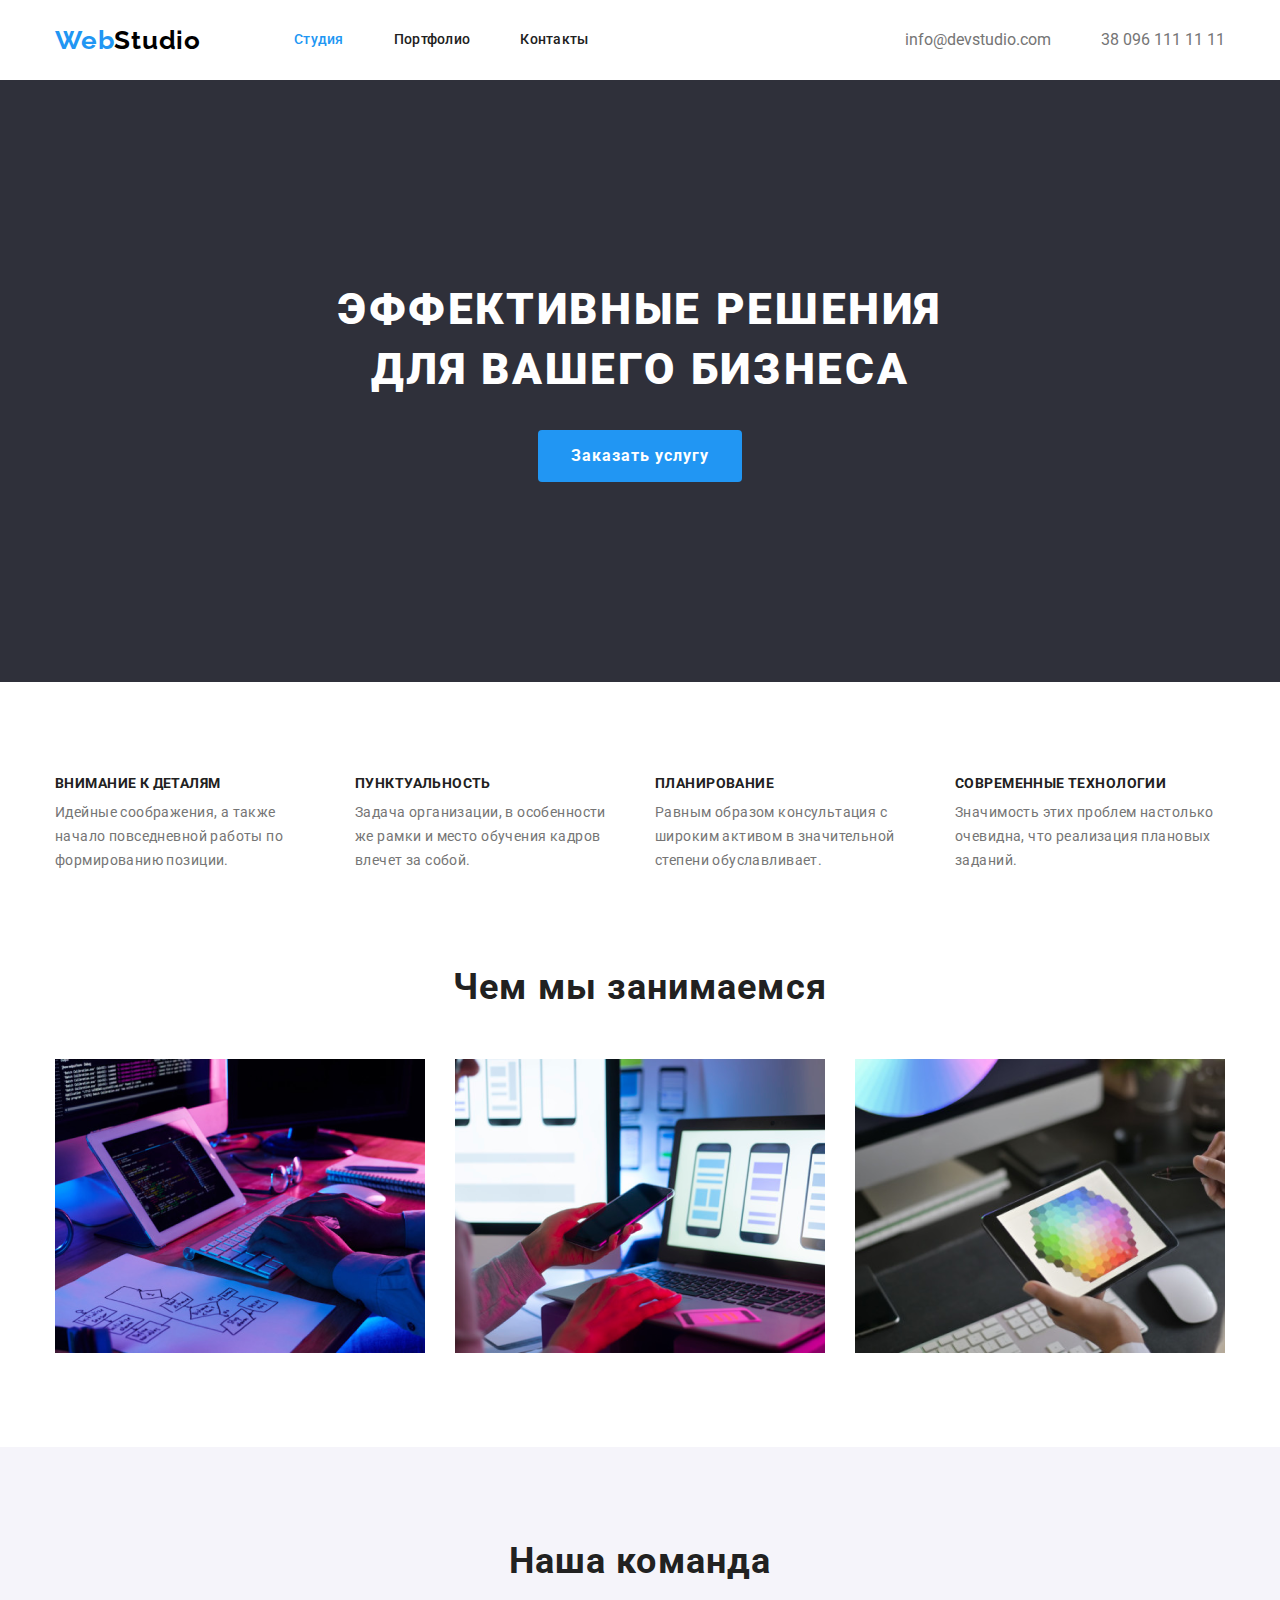
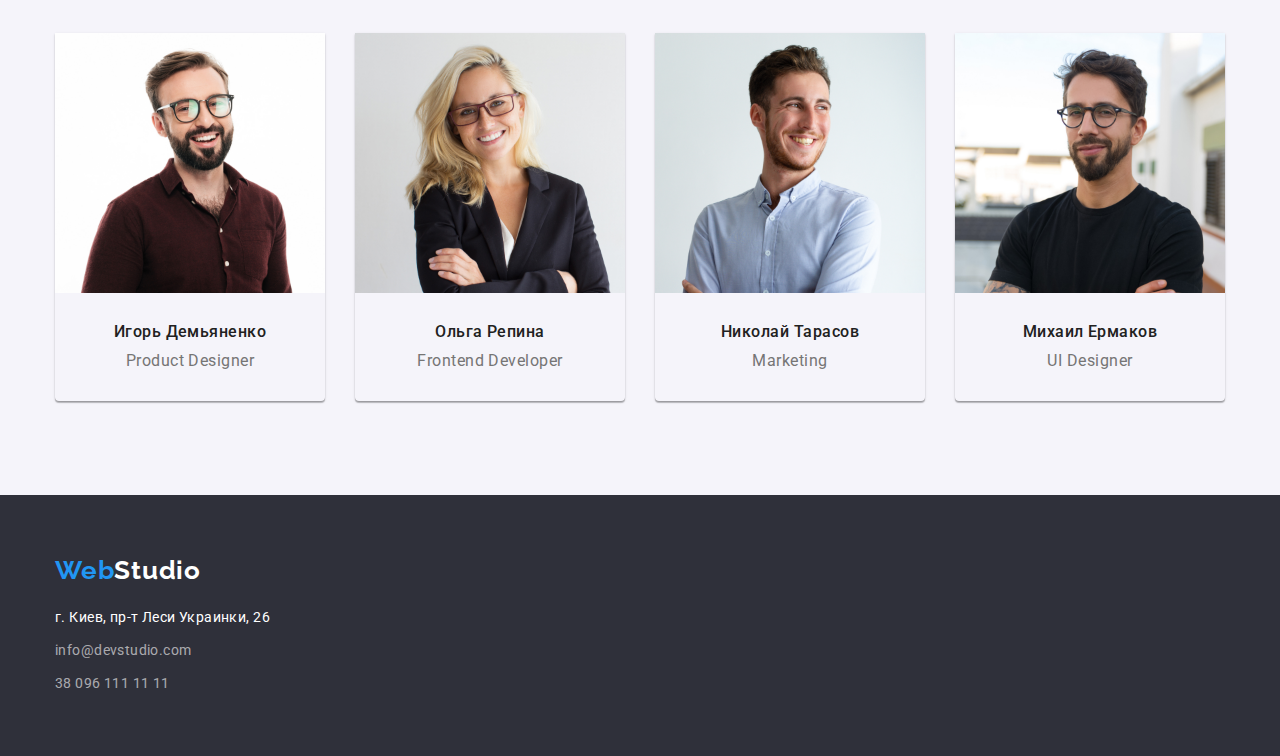
==== commit 984c12e0: "исправила все паддинги, убрала контакты из навигации" ====
--- a/index.html
+++ b/index.html
@@ -14,6 +14,7 @@
     <!-- Шапка -->
     <header class="header">
         <div class="container">
+            <div class="main-header">
             <nav class="main-nav">
                 <a href="./index.html" class="logo"><span class="logo-web">Web</span>Studio</a>
             <ul class="site-nav list">
@@ -21,13 +22,15 @@
                 <li class="item"><a href="./portfolio.html" class="link">Портфолио</a></li>
                 <li class="item"><a href="#address" class="link">Контакты</a></li>
             </ul>
-
-            <ul class="link-nav item list">
+            </nav>
+            <ul class="header-item list">
                 <li class="item"><a href="mailto:info@devstudio.com" class="link">info@devstudio.com</a></li>
                 <li class="item"><a href="tel:+380961111111" class="link">38 096 111 11 11</a></li>
             </ul>
-        </nav>
+            </div>
         </div>
+
+
 
     </header>
 
--- a/css/main.css
+++ b/css/main.css
@@ -47,7 +47,6 @@
     width: 1200px;
     padding-right: 15px;
     padding-left: 15px;
-    outline: 2px solid tomato;
 }
 
 
@@ -58,6 +57,10 @@
     display: flex;
 }
 
+.main-header {
+    align-items: center;
+    display: flex;
+}
 
 /* logo */
 
@@ -72,10 +75,6 @@
     text-decoration: none;
 }
 
-/* .logo-header {
-    padding-top: 24px;
-    padding-bottom: 0;
-} */
 
 .logo-header .logo {
     display: block;
@@ -136,34 +135,34 @@
 
 
 
-/* link-nav */
-
-
-.link-nav .item + .item {
+/* header-item */
+
+.header-item {
+    display: flex;
+    margin-left: auto;
+}
+
+.header-item .item + .item {
     margin-left: 50px;
 }
 
-.link-nav {
-    display: flex;
-    margin-left: auto;
-}
-
-
-.link-nav .link {
+
+.header-item .link {
     color: var(--primary-text-color);
     text-decoration: none;
 }
 
-.link-nav .link:hover,
-.link-nav .link:focus {
+.header-item .link:hover,
+.header-item .link:focus {
     color:  var(--accent-color);
 }
 
 /* hero */
 
 .hero {
+    padding-top: 200px;
+    padding-bottom: 200px;
     background-color: #2F303A;
-    outline: 2px solid tomato;
     text-align: center;
 
 }
@@ -173,6 +172,7 @@
     margin-bottom: 30px;
     margin-right: auto;
     margin-left: auto;
+    /* padding-top: 200px; */
     color: #ffffff;
     width: 696px;
     font-weight: 900;
@@ -185,7 +185,8 @@
 /* feature */
 
 .feature {
-    margin-top: 94px;
+   padding-top: 94px;
+   padding-bottom: 94px;
 }
 
 .feature-item {
@@ -218,7 +219,7 @@
 /* work и team title */
 
 .work {
-    margin-top: 94px;
+    padding-bottom: 94px;
 }
 
 .work-item .work-list + .work-list {
@@ -228,8 +229,7 @@
 .work .title,
 .team .team-title {
     margin-top: 0;
-    margin-bottom: 0;
-    padding-bottom: 50px;
+    margin-bottom: 50px;
     color: var(--title-text-color);
     font-weight: 700;
     font-size: 36px;
@@ -241,22 +241,18 @@
 /* team */
 
 .team {
+    padding-top: 94px;
+    padding-bottom: 94px;
     background-color: var(--secondary-br-color);
-    margin-top: 94px;
-}
-
-.team .team-title {
-    padding-top: 94px;
-    padding-bottom: 50px;
-
-}
+}
+
 
 .list .team-list + .team-list {
     margin-left: 30px;
 }
 
 .team .title {
-  color: var(--title-text-color);
+    color: var(--title-text-color);
     font-weight: 500;
     font-size: 16px;
     line-height: 1.18;
@@ -264,6 +260,8 @@
 }
 
 .team-item {
+    box-shadow: 0px 1px 3px rgba(0, 0, 0, 0.12), 0px 1px 1px rgba(0, 0, 0, 0.14), 0px 2px 1px rgba(0, 0, 0, 0.2);
+    border-radius: 0px 0px 4px 4px;
     width: 270px;
 }
 
@@ -271,13 +269,14 @@
 .content {
     text-align: center;
     width: 270px;
+    padding: ;
 }
 
 .content .title {
     padding-top: 30px;
-    padding-bottom: 10px;
-    margin-top: 0;
-    margin-bottom: 0;
+    padding-bottom: 0;
+    margin-top: 0;
+    margin-bottom: 10px;
 }
 
 .content .text {
@@ -317,7 +316,7 @@
     text-align: center;
 }
 
-.button.primary {
+.button.primary {;
     color: var(--button-color);
     background-color: var(--accent-color);
 }
@@ -326,7 +325,8 @@
 /* footer */
 
 .footer {
-    outline: 2px solid tomato;
+    padding-top: 60px;
+    padding-bottom: 60px;
     background-color: var(--footer-br-color);
     font-style: normal;
     font-weight: 400;
@@ -336,18 +336,14 @@
 }
 
 .footer-logo {
-    padding-top: 60px;
-    padding-bottom: 20px;
+    margin-bottom: 20px;
 }
 
 .mail {
-    padding-top: 9px;
-    padding-bottom: 9px;
-}
-
-.tel {
-    padding-bottom: 60px;
-}
+    margin-top: 9px;
+    margin-bottom: 9px;
+}
+
 
 .address {
     color: #ffffff;
